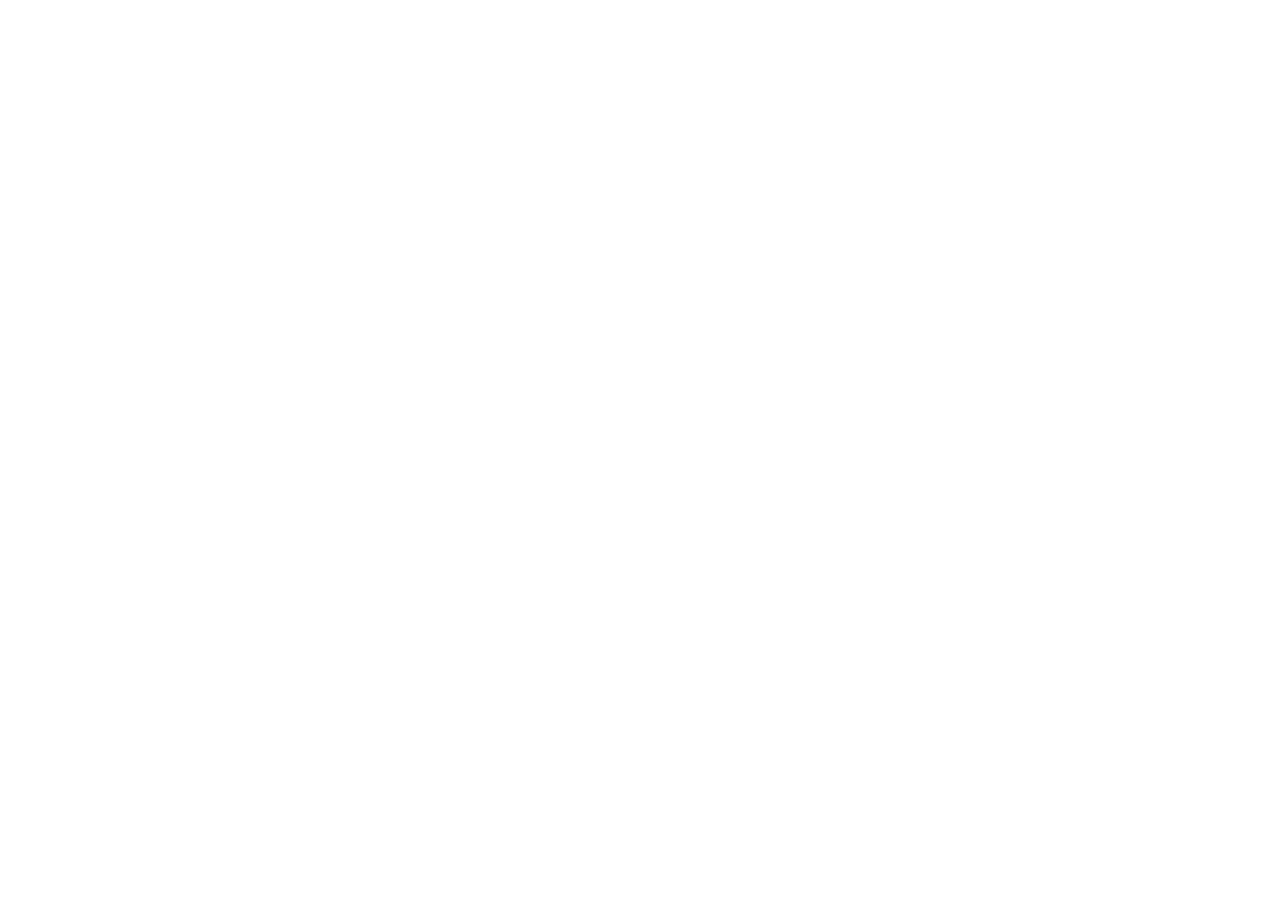
==== index.html @ 1f614848 "iniz. html, css(con reset) + img" ====
<!DOCTYPE html>
<html lang="en">
<head>
    <meta charset="UTF-8">
    <meta http-equiv="X-UA-Compatible" content="IE=edge">
    <meta name="viewport" content="width=device-width, initial-scale=1.0">

    <title>- Shoes -</title>

    <link rel="stylesheet" href="css/style.css">
</head>


<body>
    
</body>
</html>
---- css/style.css ----
/* ? RESET */
* {
    box-sizing: border-box;
    margin: 0;
    padding: 0;
}
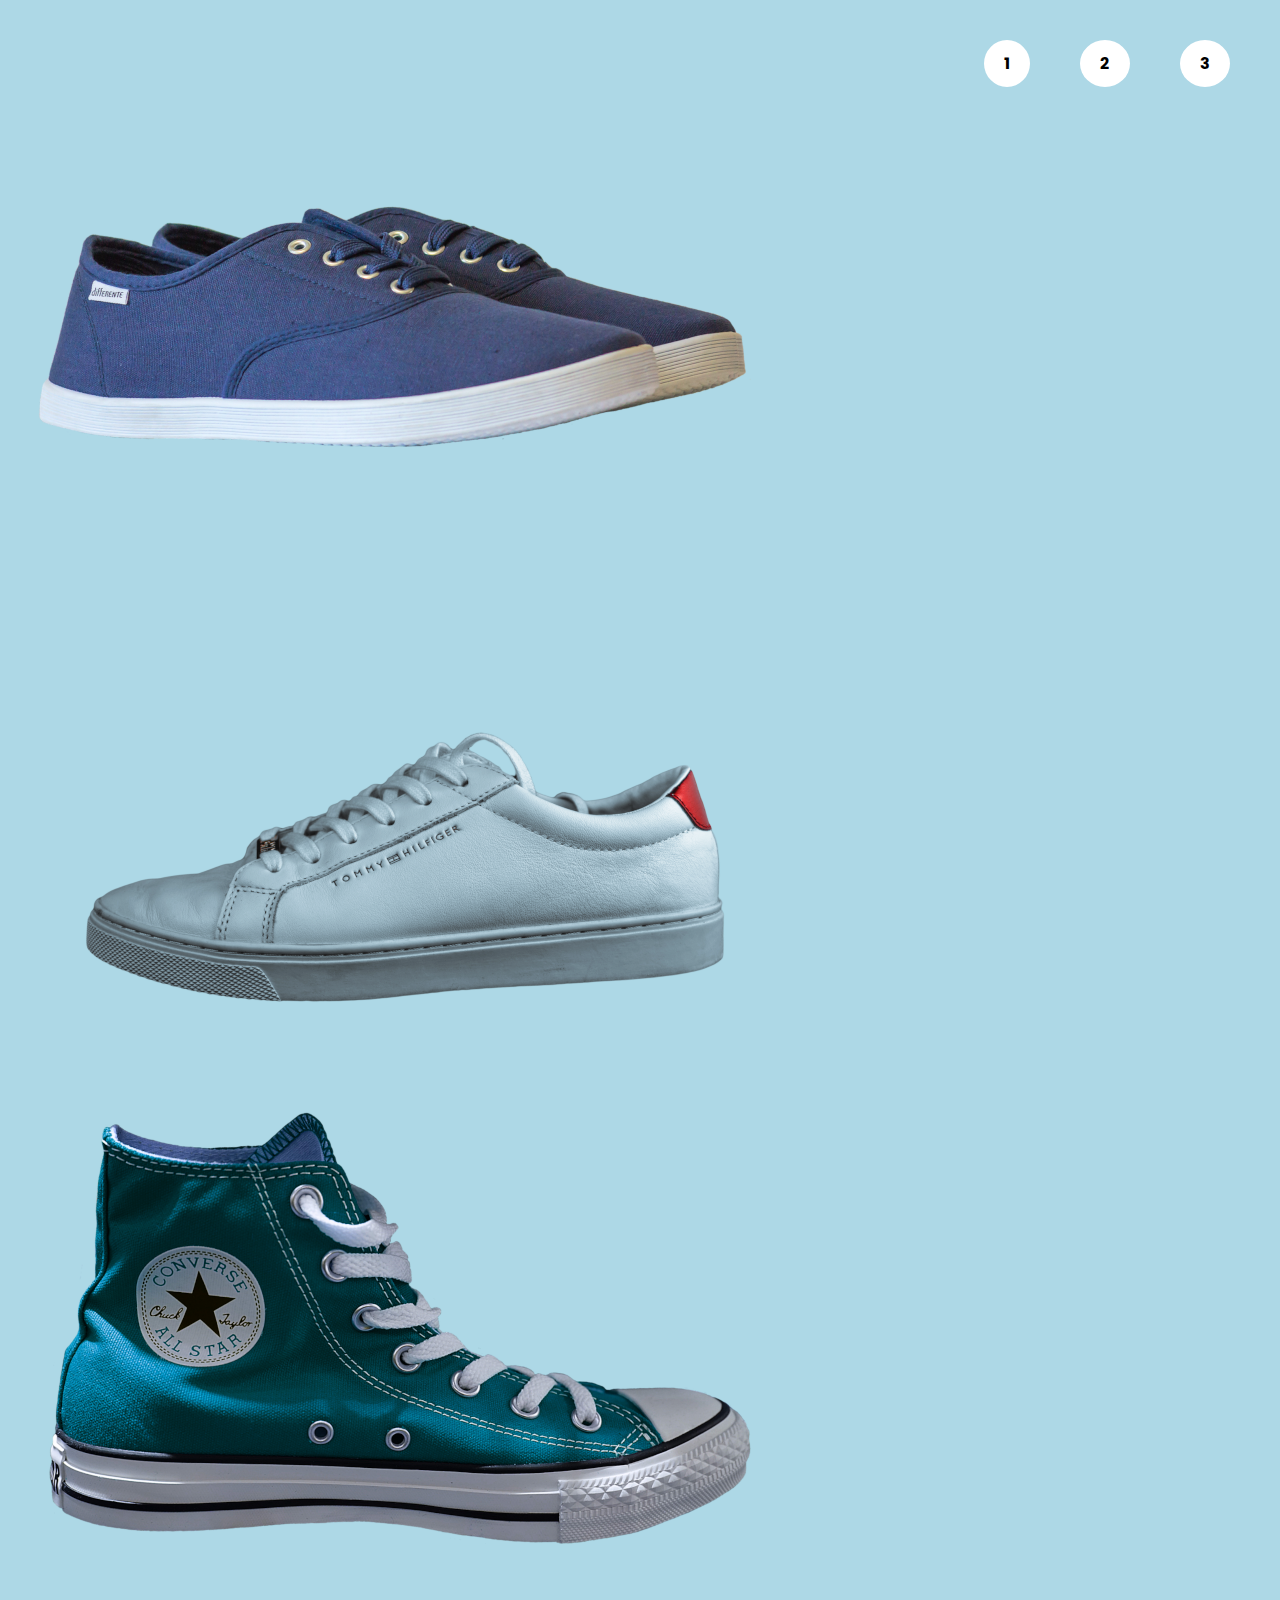
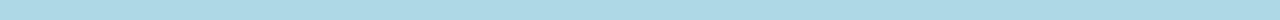
==== commit 4f592358: "header" ====
--- a/index.html
+++ b/index.html
@@ -7,11 +7,36 @@
 
     <title>- Shoes -</title>
 
+    <link rel="preconnect" href="https://fonts.googleapis.com">
+    <link rel="preconnect" href="https://fonts.gstatic.com" crossorigin>
+    <link href="https://fonts.googleapis.com/css2?family=Poppins:wght@500;700&display=swap" rel="stylesheet">
+
     <link rel="stylesheet" href="css/style.css">
 </head>
 
 
 <body>
+    <header>
+        <div class="button-1">1</div>
+        <div class="button-2">2</div>
+        <div class="button-3">3</div>
+    </header>
+
+    <main>
+        <section class="first-section">
+            <img src="img/01.png" alt="First shoes image">
+            
+        </section>
     
+    
+        <section class="second-section">
+            <img src="img/02.png" alt="Second shoes image">
+        </section>
+    
+    
+        <section class="third-section">
+            <img src="img/03.png" alt="Third shoes image">
+        </section>
+    </main>
 </body>
 </html>--- a/css/style.css
+++ b/css/style.css
@@ -3,4 +3,34 @@
     box-sizing: border-box;
     margin: 0;
     padding: 0;
+}
+
+* {
+    font-family: 'Poppins', sans-serif;
+    font-weight: 700;
+}
+
+body {
+    background-color: lightblue;
+}
+
+header div {
+    display: inline;
+    position: fixed;
+    margin-top: 40px;
+    padding: 11px 20px;
+    background-color: white;
+    border-radius: 50%;
+}
+
+.button-1 {
+    right: 250px;
+}
+
+.button-2 {
+    right: 150px;
+}
+
+.button-3 {
+    right: 50px;
 }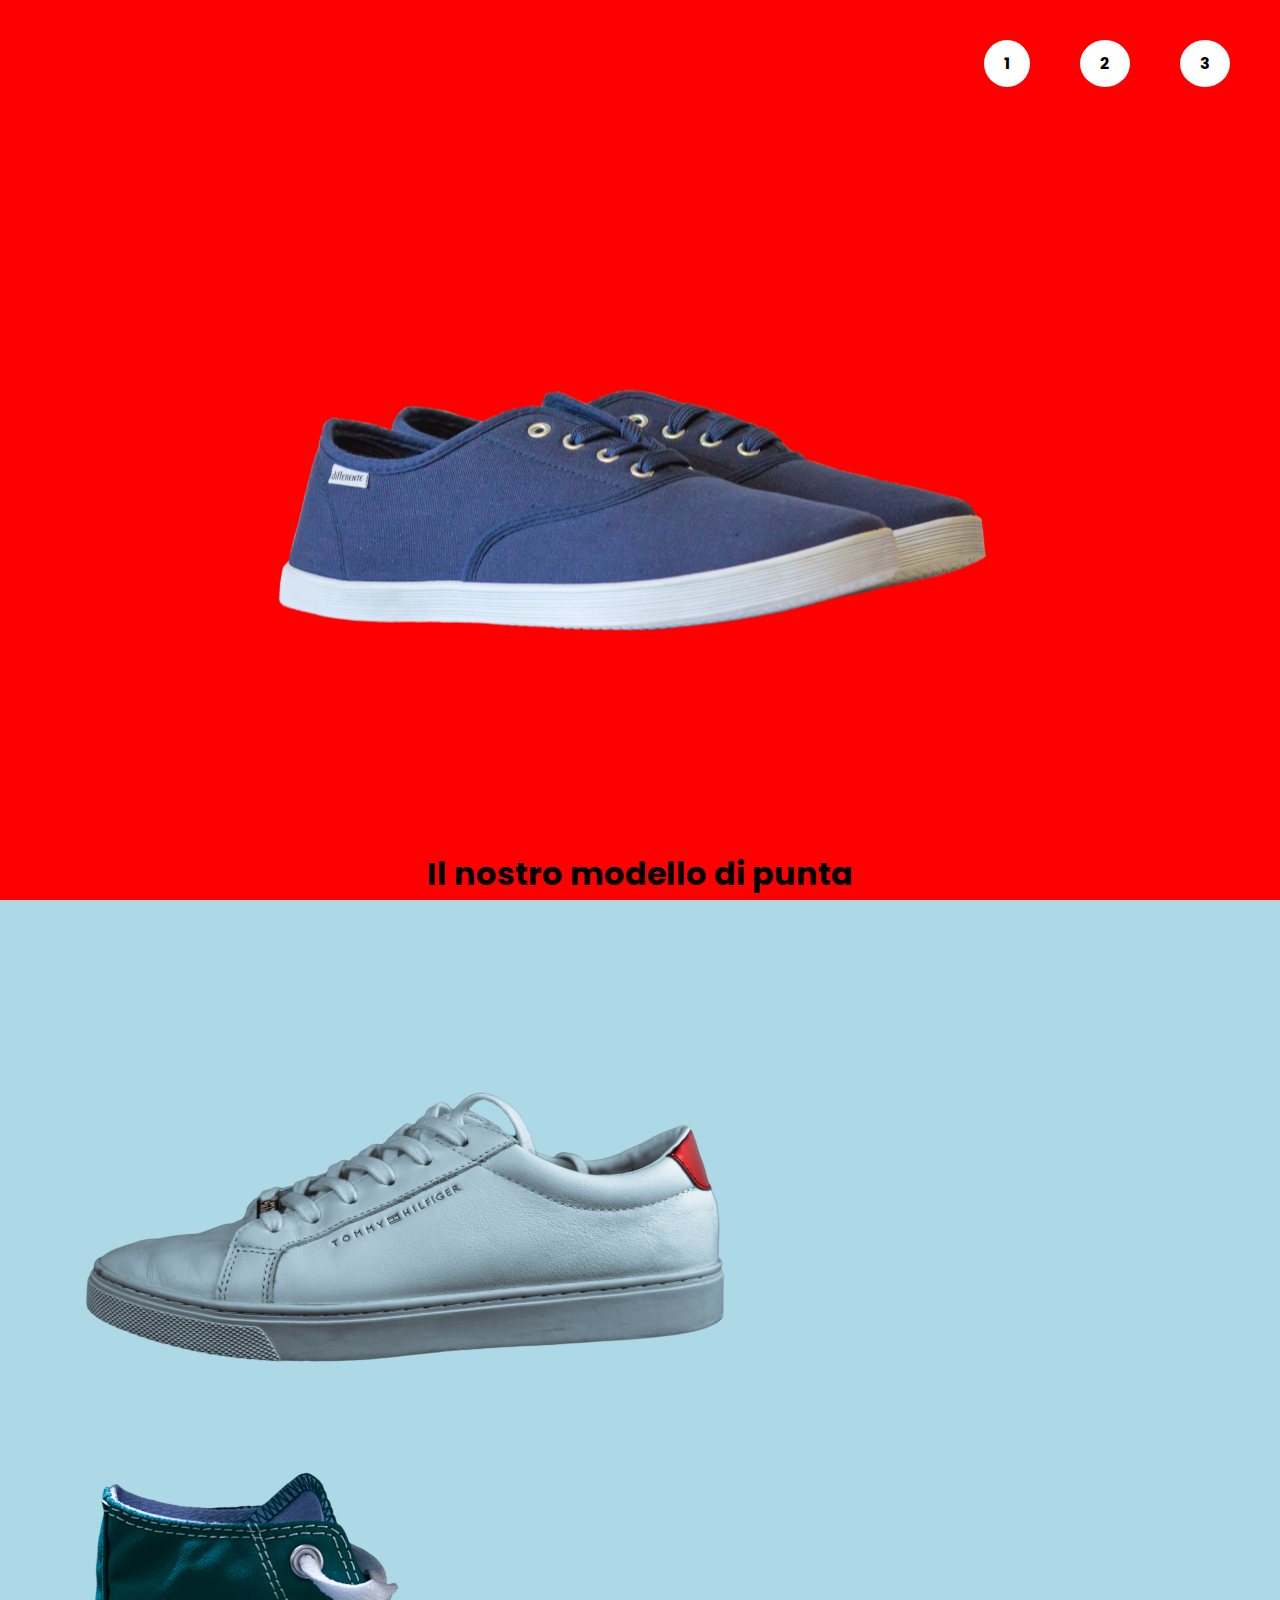
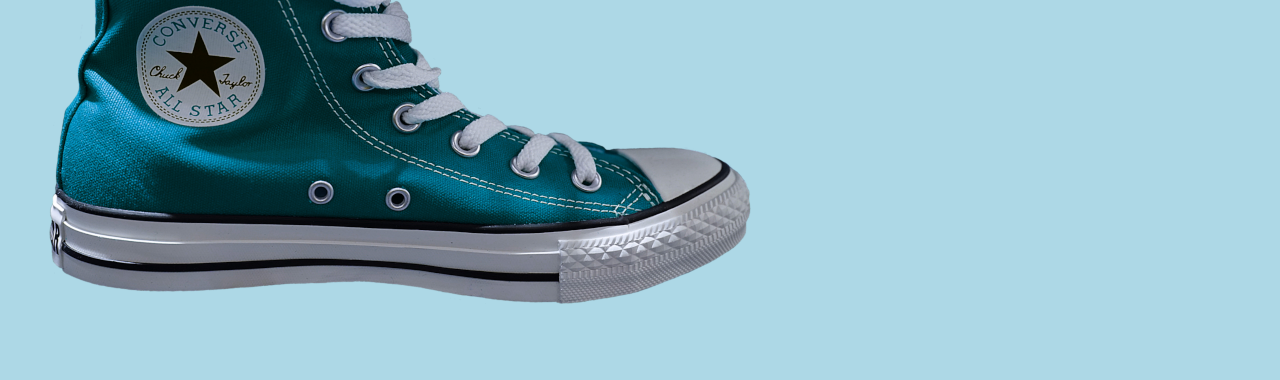
==== commit c5f8bf2c: "positioning img e h1 + bg-color red" ====
--- a/index.html
+++ b/index.html
@@ -25,7 +25,7 @@
     <main>
         <section class="first-section">
             <img src="img/01.png" alt="First shoes image">
-            
+            <h1>Il nostro modello di punta</h1>
         </section>
     
     
--- a/css/style.css
+++ b/css/style.css
@@ -21,6 +21,7 @@
     padding: 11px 20px;
     background-color: white;
     border-radius: 50%;
+    z-index: 3;
 }
 
 .button-1 {
@@ -33,4 +34,25 @@
 
 .button-3 {
     right: 50px;
+}
+
+
+.first-section {
+    position: relative;
+    background-color: red;
+    width: 100vw;
+    height: 100vh;
+    max-width: 100%;
+    text-align: center;
+}
+
+.first-section img{
+    position: absolute;
+    top: 50%;
+    left: 50%;
+    transform: translate(-50%, -50%);
+}
+
+.first-section h1 {
+    transform: translateY(850px);
 }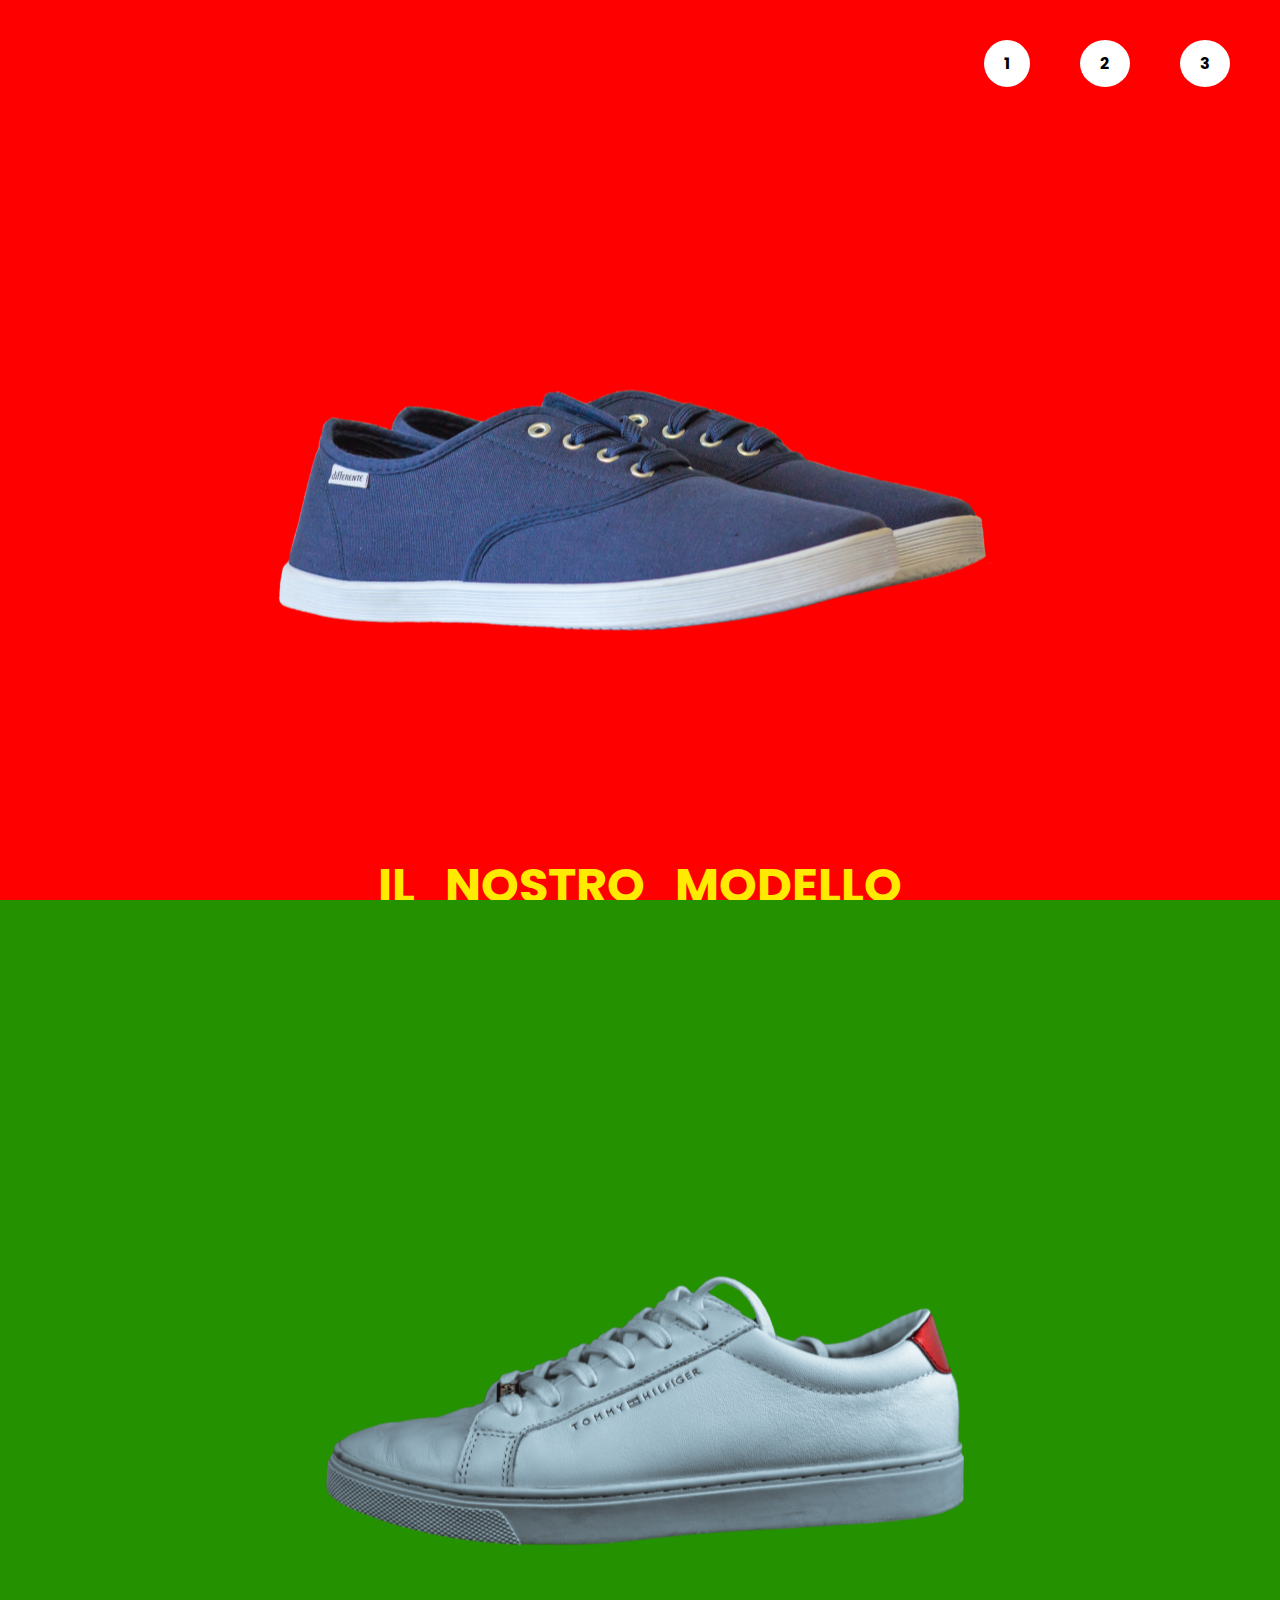
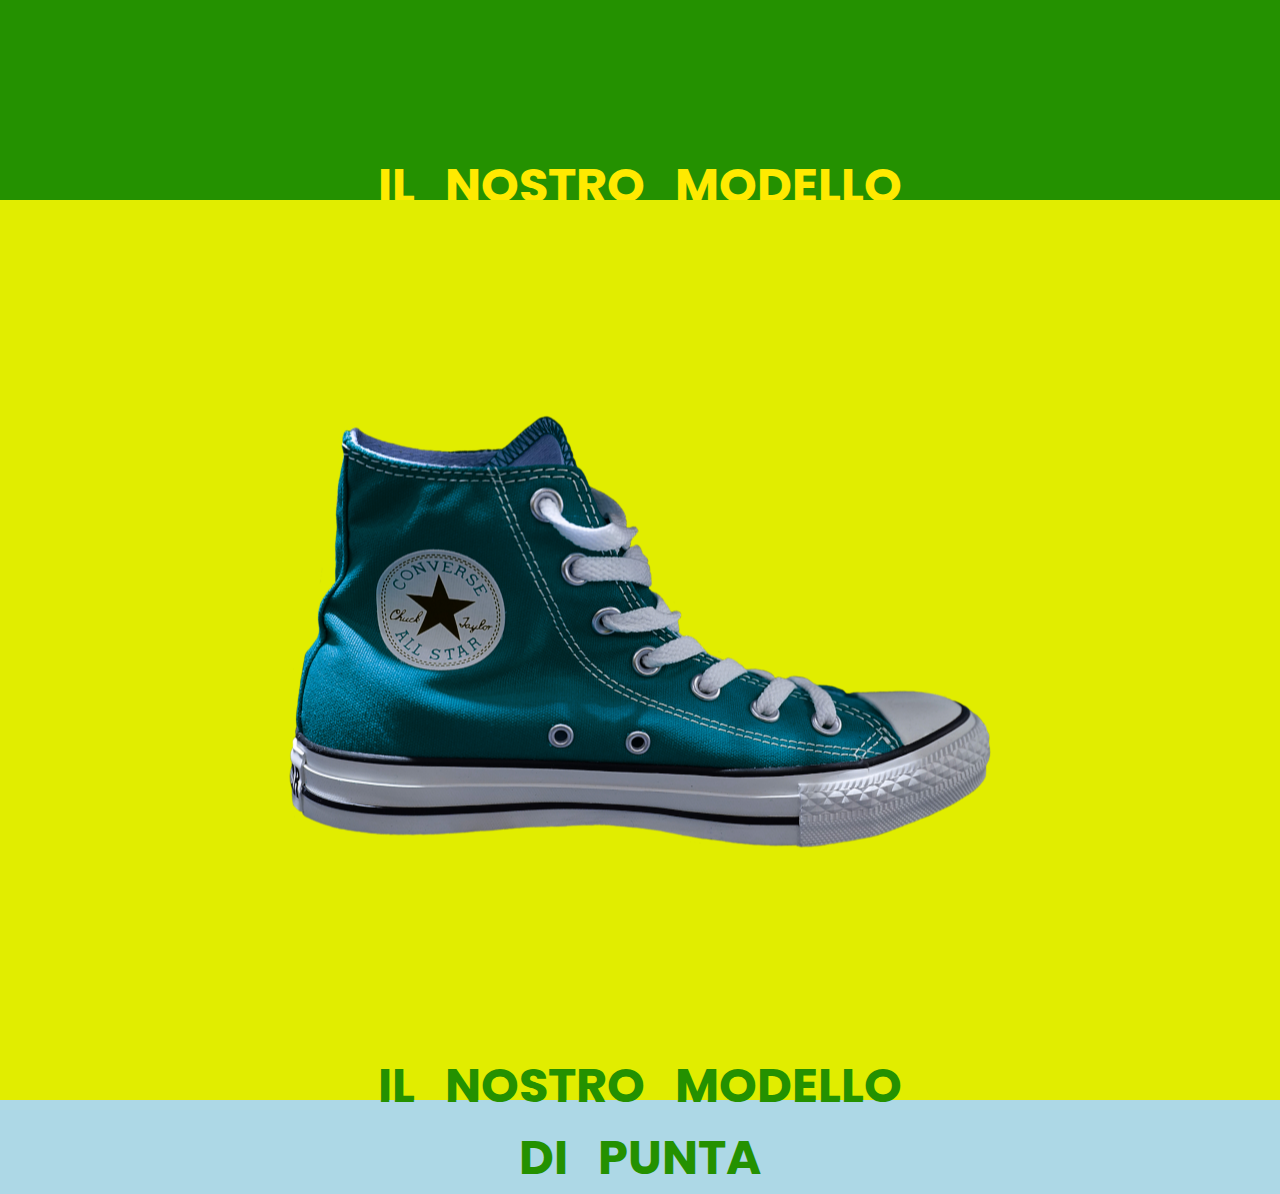
==== commit 12bbb8db: "seconda e terza + terzo h1 green" ====
--- a/index.html
+++ b/index.html
@@ -31,11 +31,13 @@
     
         <section class="second-section">
             <img src="img/02.png" alt="Second shoes image">
+            <h1>Il nostro modello di punta</h1>
         </section>
     
     
         <section class="third-section">
             <img src="img/03.png" alt="Third shoes image">
+            <h1>Il nostro modello di punta</h1>
         </section>
     </main>
 </body>
--- a/css/style.css
+++ b/css/style.css
@@ -37,22 +37,44 @@
 }
 
 
-.first-section {
+section {
     position: relative;
-    background-color: red;
     width: 100vw;
     height: 100vh;
     max-width: 100%;
     text-align: center;
 }
 
-.first-section img{
+section img{
     position: absolute;
     top: 50%;
     left: 50%;
     transform: translate(-50%, -50%);
 }
 
-.first-section h1 {
+section h1 {
     transform: translateY(850px);
+    color: rgb(255, 234, 0);
+    font-size: 3em;
+    word-spacing: 20px;
+    text-transform: uppercase;
+
+    margin: 0 auto;
+    width: 600px;
+}
+
+.first-section {
+    background-color: red;
+}
+
+.second-section {
+    background-color: rgb(36, 145, 0);
+}
+
+.third-section {
+    background-color: rgb(225, 237, 0);
+}
+
+.third-section h1 {
+    color: rgb(36, 145, 0);
 }